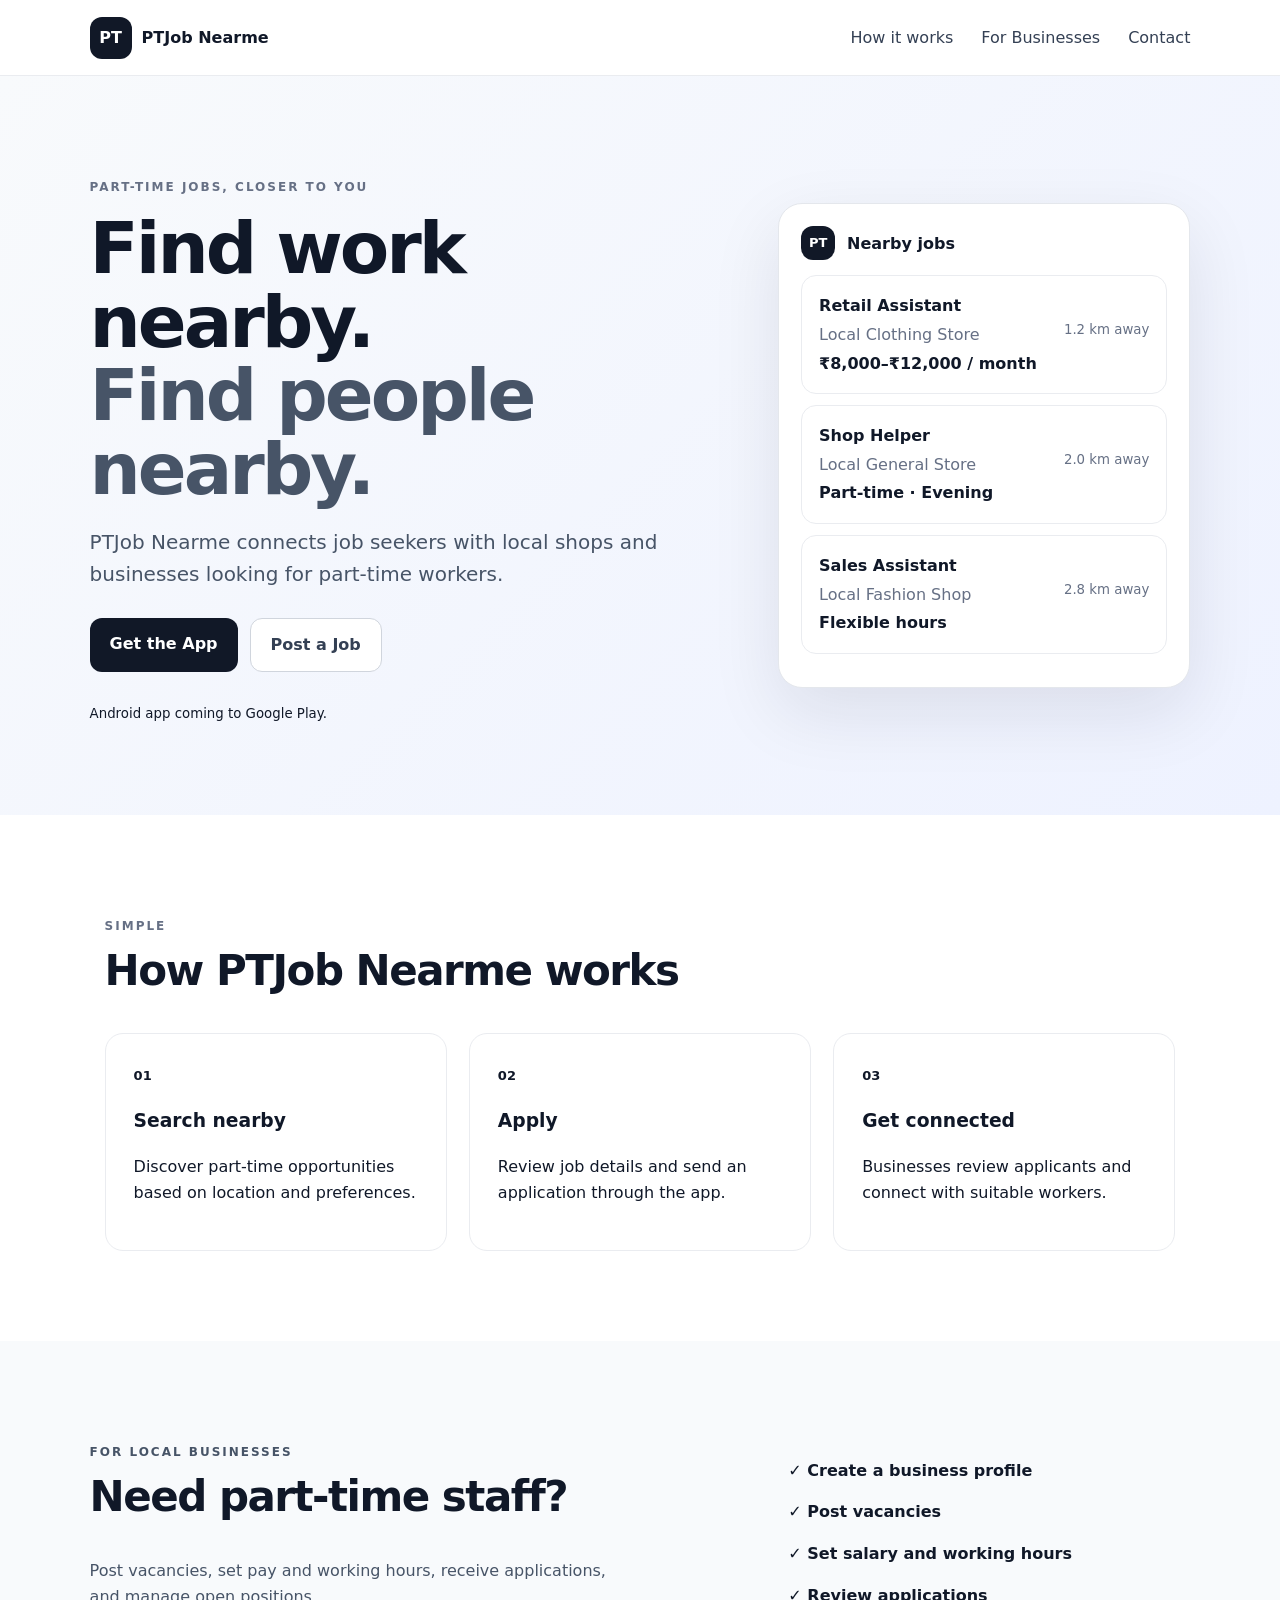
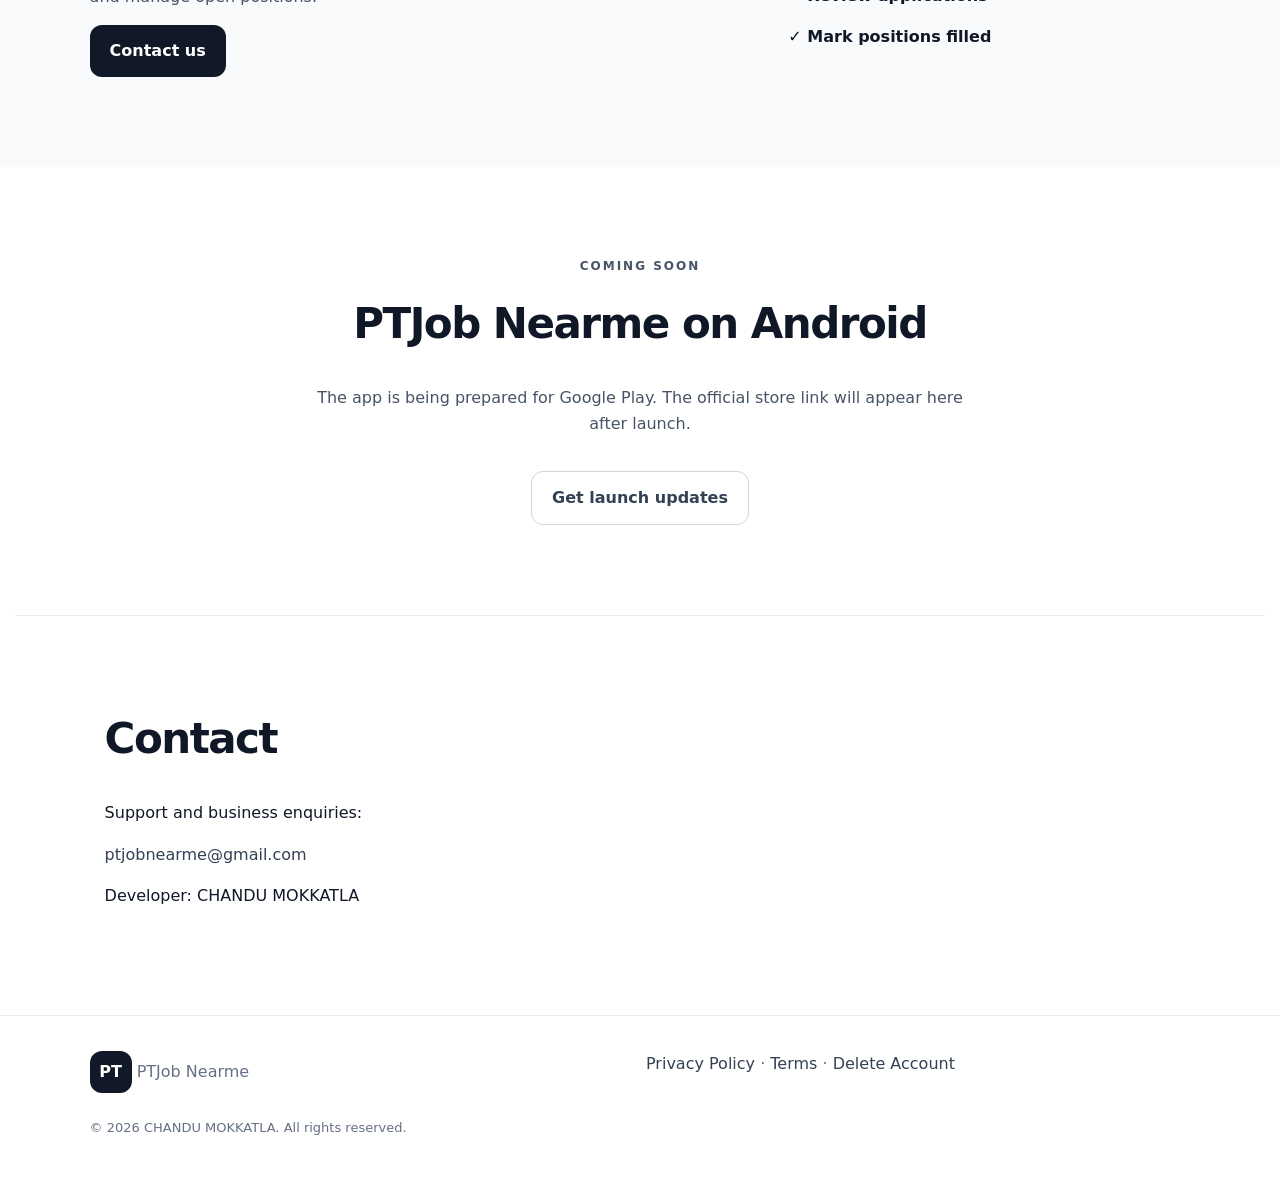
==== index.html @ 5e378f96 "Add files via upload" ====
<!doctype html><html lang="en"><head><meta charset="utf-8"><meta name="viewport" content="width=device-width,initial-scale=1"><meta name="description" content="PTJob Nearme connects job seekers with nearby part-time jobs and local businesses with workers."><title>PTJob Nearme — Part-Time Jobs Near You</title><link rel="stylesheet" href="styles.css"></head><body>
<header><a class="brand" href="#"><span class="logo">PT</span> PTJob Nearme</a><nav><a href="#how">How it works</a><a href="#business">For Businesses</a><a href="#contact">Contact</a></nav></header>
<main>
<section class="hero"><div><p class="eyebrow">PART-TIME JOBS, CLOSER TO YOU</p><h1>Find work nearby.<br><span>Find people nearby.</span></h1><p class="lead">PTJob Nearme connects job seekers with local shops and businesses looking for part-time workers.</p><div class="actions"><a class="btn primary" href="#app">Get the App</a><a class="btn secondary" href="#business">Post a Job</a></div><small>Android app coming to Google Play.</small></div><div class="mock"><div class="mockhead"><span class="logo mini">PT</span><b>Nearby jobs</b></div><article><b>Retail Assistant</b><small>1.2 km away</small><p>Local Clothing Store</p><strong>₹8,000–₹12,000 / month</strong></article><article><b>Shop Helper</b><small>2.0 km away</small><p>Local General Store</p><strong>Part-time · Evening</strong></article><article><b>Sales Assistant</b><small>2.8 km away</small><p>Local Fashion Shop</p><strong>Flexible hours</strong></article></div></section>
<section id="how"><p class="eyebrow">SIMPLE</p><h2>How PTJob Nearme works</h2><div class="cards"><article><b>01</b><h3>Search nearby</h3><p>Discover part-time opportunities based on location and preferences.</p></article><article><b>02</b><h3>Apply</h3><p>Review job details and send an application through the app.</p></article><article><b>03</b><h3>Get connected</h3><p>Businesses review applicants and connect with suitable workers.</p></article></div></section>
<section id="business" class="business"><div><p class="eyebrow">FOR LOCAL BUSINESSES</p><h2>Need part-time staff?</h2><p>Post vacancies, set pay and working hours, receive applications, and manage open positions.</p><a class="btn primary" href="mailto:ptjobnearme@gmail.com?subject=PTJob%20Nearme%20Business%20Enquiry">Contact us</a></div><div class="list"><p>✓ Create a business profile</p><p>✓ Post vacancies</p><p>✓ Set salary and working hours</p><p>✓ Review applications</p><p>✓ Mark positions filled</p></div></section>
<section id="app" class="center"><p class="eyebrow">COMING SOON</p><h2>PTJob Nearme on Android</h2><p>The app is being prepared for Google Play. The official store link will appear here after launch.</p><a class="btn secondary" href="mailto:ptjobnearme@gmail.com">Get launch updates</a></section>
<section id="contact"><h2>Contact</h2><p>Support and business enquiries:</p><a href="mailto:ptjobnearme@gmail.com">ptjobnearme@gmail.com</a><p>Developer: CHANDU MOKKATLA</p></section>
</main><footer><div><span class="logo">PT</span> PTJob Nearme</div><div><a href="privacy.html">Privacy Policy</a> · <a href="terms.html">Terms</a> · <a href="delete-account.html">Delete Account</a></div><p>© 2026 CHANDU MOKKATLA. All rights reserved.</p></footer></body></html>
---- styles.css ----
*{box-sizing:border-box}html{scroll-behavior:smooth}body{margin:0;font-family:Inter,system-ui,-apple-system,"Segoe UI",sans-serif;color:#101828;line-height:1.6}header{height:76px;padding:0 7%;display:flex;align-items:center;justify-content:space-between;border-bottom:1px solid #eaecf0;position:sticky;top:0;background:#fff;z-index:5}.brand{display:flex;align-items:center;gap:10px;text-decoration:none;color:#101828;font-weight:800}.logo{display:inline-grid;place-items:center;width:42px;height:42px;border-radius:12px;background:#111827;color:white;font-weight:900}.mini{width:34px;height:34px;font-size:13px}nav{display:flex;gap:28px}nav a,a{color:#344054;text-decoration:none}nav a:hover{color:#111827}.hero{padding:90px 7%;min-height:650px;display:grid;grid-template-columns:1.2fr .8fr;gap:70px;align-items:center;background:linear-gradient(135deg,#f8fafc,#eef2ff)}.eyebrow{font-size:12px;letter-spacing:2px;font-weight:800;color:#667085}.hero h1{font-size:clamp(44px,6vw,72px);line-height:1.02;letter-spacing:-3px;margin:15px 0}.hero h1 span{color:#475467}.lead{font-size:20px;color:#475467;max-width:650px}.actions{display:flex;gap:12px;margin:28px 0}.btn{display:inline-block;padding:13px 20px;border-radius:12px;font-weight:800}.primary{background:#111827;color:#fff}.secondary{border:1px solid #d0d5dd;background:#fff}.mock{background:#fff;border:1px solid #e4e7ec;border-radius:24px;padding:22px;box-shadow:0 25px 70px #10182818}.mockhead{display:flex;align-items:center;gap:12px;margin-bottom:15px}.mock article{padding:17px;border:1px solid #eaecf0;border-radius:15px;margin:11px 0}.mock article b{display:block}.mock article small{float:right;color:#667085}.mock article p{margin:3px 0;color:#667085}section:not(.hero){max-width:1250px;margin:auto;padding:90px 7%}h2{font-size:42px;line-height:1.1;letter-spacing:-1.5px;margin:10px 0 38px}.cards{display:grid;grid-template-columns:repeat(3,1fr);gap:22px}.cards article{border:1px solid #eaecf0;border-radius:18px;padding:28px}.cards article>b{font-size:13px}.business{max-width:none!important;background:#f8fafc;display:grid;grid-template-columns:1fr 1fr;gap:60px}.business>div{max-width:570px;margin:auto}.business p{color:#475467}.list p{font-weight:750;color:#101828!important}.center{text-align:center}.center p{max-width:650px;margin:0 auto 25px;color:#475467}.center .btn{margin-top:10px}#contact{border-top:1px solid #eaecf0}footer{padding:35px 7%;border-top:1px solid #eaecf0;display:grid;grid-template-columns:1fr 1fr;gap:12px;color:#667085}footer p{grid-column:1/-1;font-size:13px}@media(max-width:800px){nav{display:none}.hero{grid-template-columns:1fr;padding-top:55px}.cards,.business{grid-template-columns:1fr}section:not(.hero){padding:65px 7%}h2{font-size:34px}footer{grid-template-columns:1fr}.hero h1{letter-spacing:-2px}}
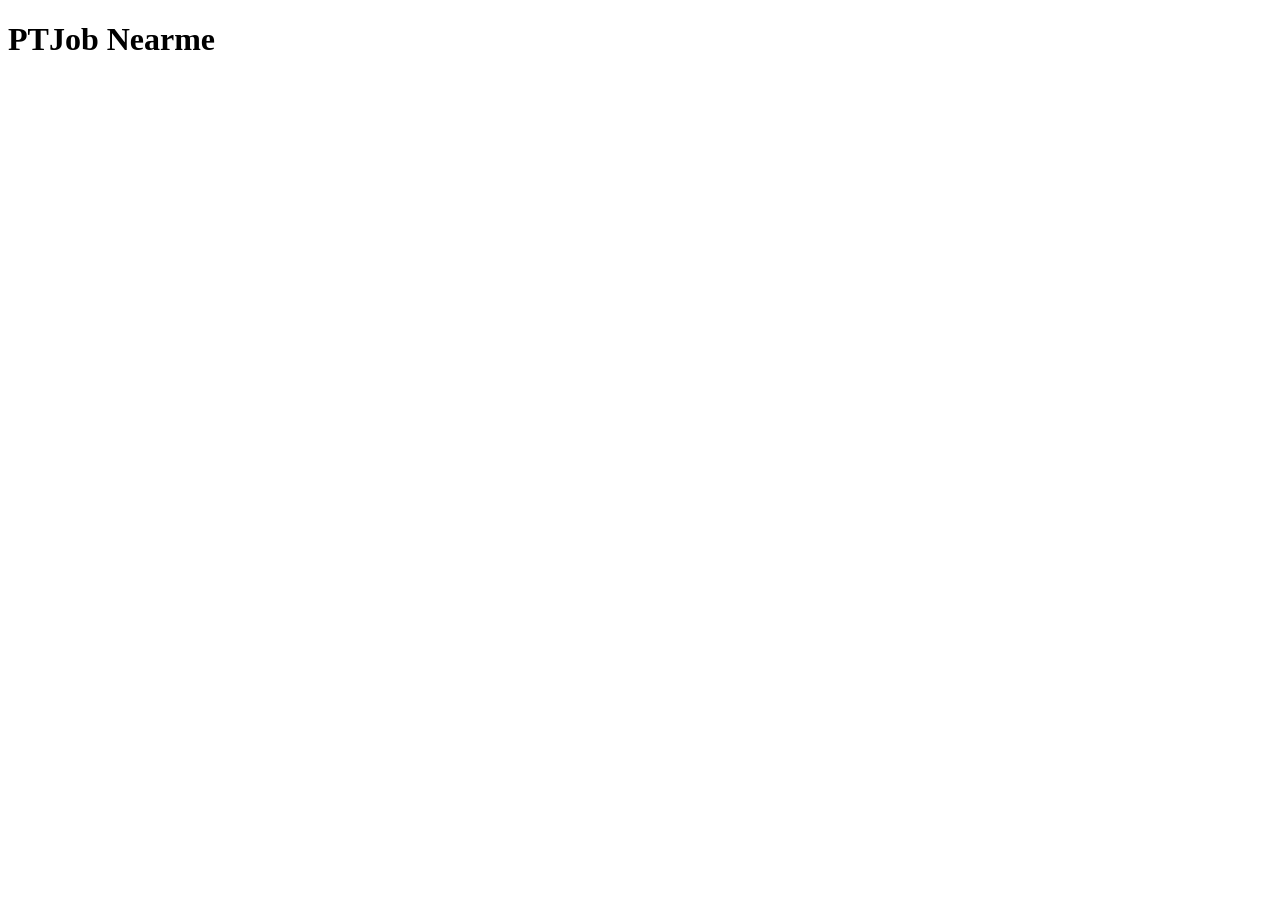
==== commit 5683873f: "Simplify index.html structure Replaced the existing HTML structure with a simplified version." ====
--- a/index.html
+++ b/index.html
@@ -1,9 +1,16 @@
-<!doctype html><html lang="en"><head><meta charset="utf-8"><meta name="viewport" content="width=device-width,initial-scale=1"><meta name="description" content="PTJob Nearme connects job seekers with nearby part-time jobs and local businesses with workers."><title>PTJob Nearme — Part-Time Jobs Near You</title><link rel="stylesheet" href="styles.css"></head><body>
-<header><a class="brand" href="#"><span class="logo">PT</span> PTJob Nearme</a><nav><a href="#how">How it works</a><a href="#business">For Businesses</a><a href="#contact">Contact</a></nav></header>
-<main>
-<section class="hero"><div><p class="eyebrow">PART-TIME JOBS, CLOSER TO YOU</p><h1>Find work nearby.<br><span>Find people nearby.</span></h1><p class="lead">PTJob Nearme connects job seekers with local shops and businesses looking for part-time workers.</p><div class="actions"><a class="btn primary" href="#app">Get the App</a><a class="btn secondary" href="#business">Post a Job</a></div><small>Android app coming to Google Play.</small></div><div class="mock"><div class="mockhead"><span class="logo mini">PT</span><b>Nearby jobs</b></div><article><b>Retail Assistant</b><small>1.2 km away</small><p>Local Clothing Store</p><strong>₹8,000–₹12,000 / month</strong></article><article><b>Shop Helper</b><small>2.0 km away</small><p>Local General Store</p><strong>Part-time · Evening</strong></article><article><b>Sales Assistant</b><small>2.8 km away</small><p>Local Fashion Shop</p><strong>Flexible hours</strong></article></div></section>
-<section id="how"><p class="eyebrow">SIMPLE</p><h2>How PTJob Nearme works</h2><div class="cards"><article><b>01</b><h3>Search nearby</h3><p>Discover part-time opportunities based on location and preferences.</p></article><article><b>02</b><h3>Apply</h3><p>Review job details and send an application through the app.</p></article><article><b>03</b><h3>Get connected</h3><p>Businesses review applicants and connect with suitable workers.</p></article></div></section>
-<section id="business" class="business"><div><p class="eyebrow">FOR LOCAL BUSINESSES</p><h2>Need part-time staff?</h2><p>Post vacancies, set pay and working hours, receive applications, and manage open positions.</p><a class="btn primary" href="mailto:ptjobnearme@gmail.com?subject=PTJob%20Nearme%20Business%20Enquiry">Contact us</a></div><div class="list"><p>✓ Create a business profile</p><p>✓ Post vacancies</p><p>✓ Set salary and working hours</p><p>✓ Review applications</p><p>✓ Mark positions filled</p></div></section>
-<section id="app" class="center"><p class="eyebrow">COMING SOON</p><h2>PTJob Nearme on Android</h2><p>The app is being prepared for Google Play. The official store link will appear here after launch.</p><a class="btn secondary" href="mailto:ptjobnearme@gmail.com">Get launch updates</a></section>
-<section id="contact"><h2>Contact</h2><p>Support and business enquiries:</p><a href="mailto:ptjobnearme@gmail.com">ptjobnearme@gmail.com</a><p>Developer: CHANDU MOKKATLA</p></section>
-</main><footer><div><span class="logo">PT</span> PTJob Nearme</div><div><a href="privacy.html">Privacy Policy</a> · <a href="terms.html">Terms</a> · <a href="delete-account.html">Delete Account</a></div><p>© 2026 CHANDU MOKKATLA. All rights reserved.</p></footer></body></html>
+<!DOCTYPE html>
+<html lang="en">
+<head>
+    <meta charset="UTF-8">
+    <meta name="viewport" content="width=device-width, initial-scale=1.0">
+    <title>PTJob Nearme</title>
+</head>
+<body>
+    <header>
+        <h1>PTJob Nearme</h1>
+    </header>
+    <main>
+        <!-- Content goes here -->
+    </main>
+</body>
+</html>
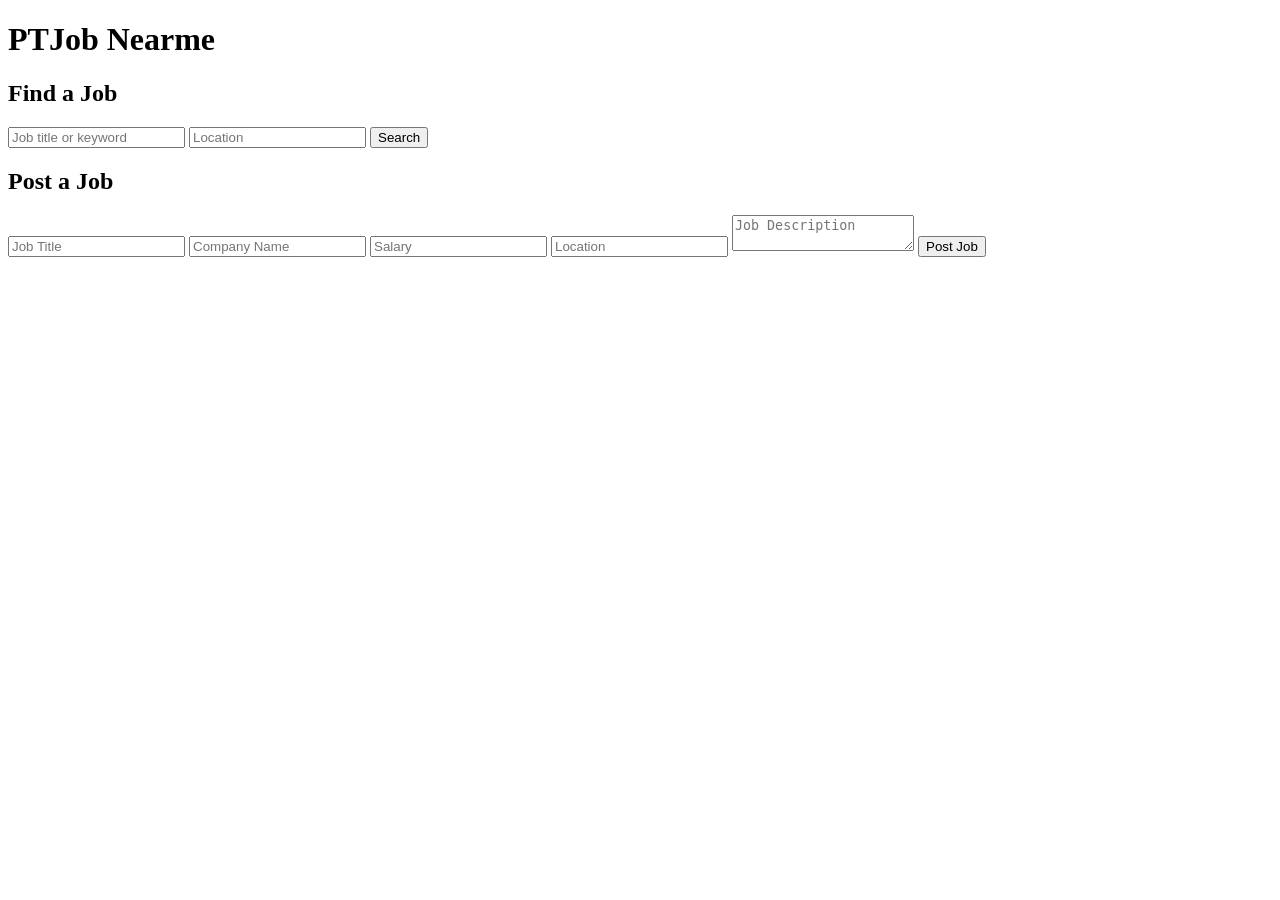
==== commit 8fb84847: "Add job search and post job sections to index.html" ====
--- a/index.html
+++ b/index.html
@@ -10,7 +10,23 @@
         <h1>PTJob Nearme</h1>
     </header>
     <main>
-        <!-- Content goes here -->
+        <section id="job-search">
+    <h2>Find a Job</h2>
+    <input type="text" placeholder="Job title or keyword">
+    <input type="text" placeholder="Location">
+    <button>Search</button>
+</section>
+
+<section id="job-post">
+    <h2>Post a Job</h2>
+    <input type="text" placeholder="Job Title">
+    <input type="text" placeholder="Company Name">
+    <input type="text" placeholder="Salary">
+    <input type="text" placeholder="Location">
+    <textarea placeholder="Job Description"></textarea>
+    <button>Post Job</button>
+</section>
+        
     </main>
 </body>
 </html>
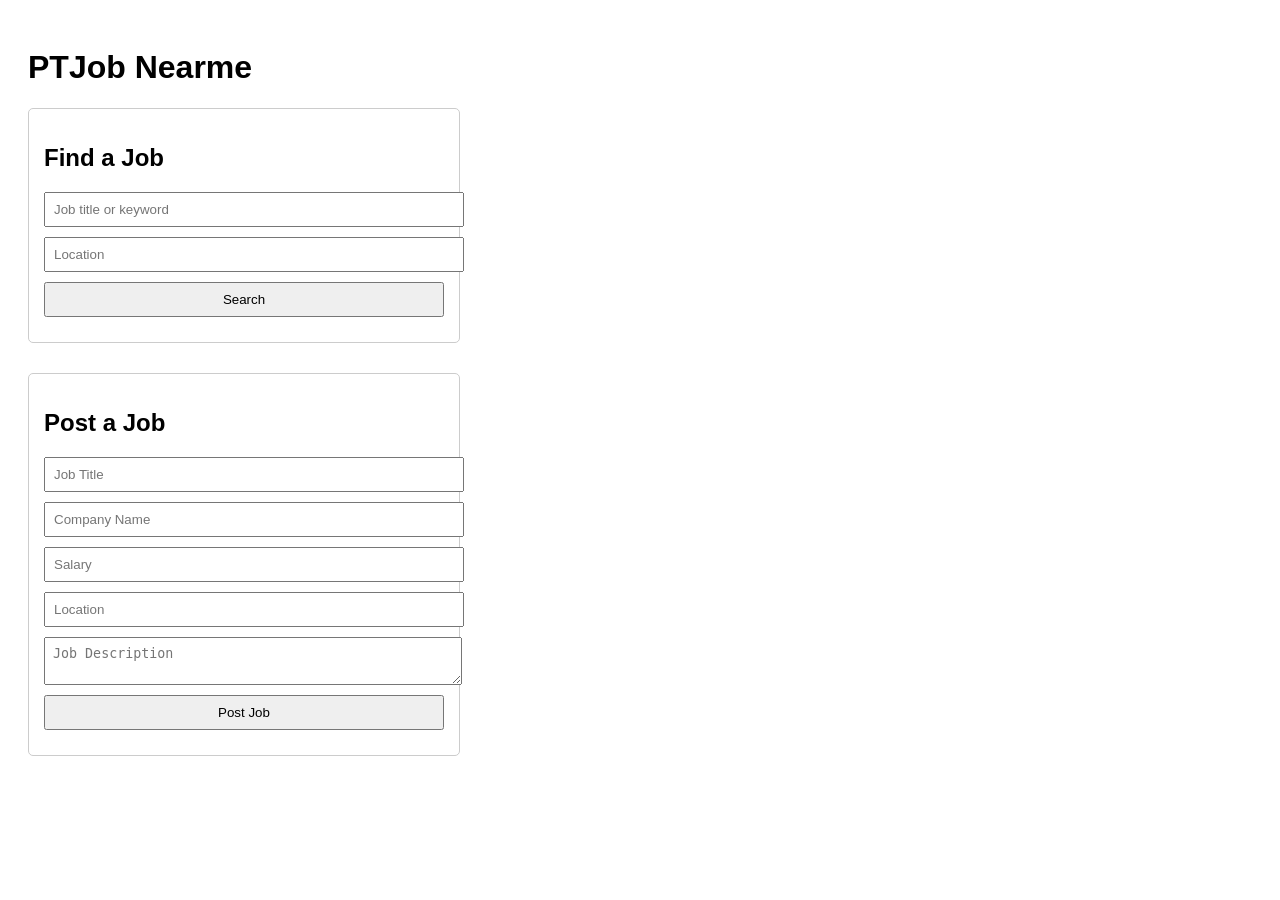
==== commit 72629452: "Add link to external stylesheet in index.html" ====
--- a/index.html
+++ b/index.html
@@ -5,6 +5,7 @@
     <meta name="viewport" content="width=device-width, initial-scale=1.0">
     <title>PTJob Nearme</title>
 </head>
+    <link rel="stylesheet" href="styles.css">
 <body>
     <header>
         <h1>PTJob Nearme</h1>
--- a/styles.css
+++ b/styles.css
@@ -0,0 +1,3 @@
+body { font-family: sans-serif; padding: 20px; }
+section { margin-bottom: 30px; border: 1px solid #ccc; padding: 15px; border-radius: 5px; max-width: 400px; }
+input, textarea, button { display: block; width: 100%; margin-bottom: 10px; padding: 8px; }
